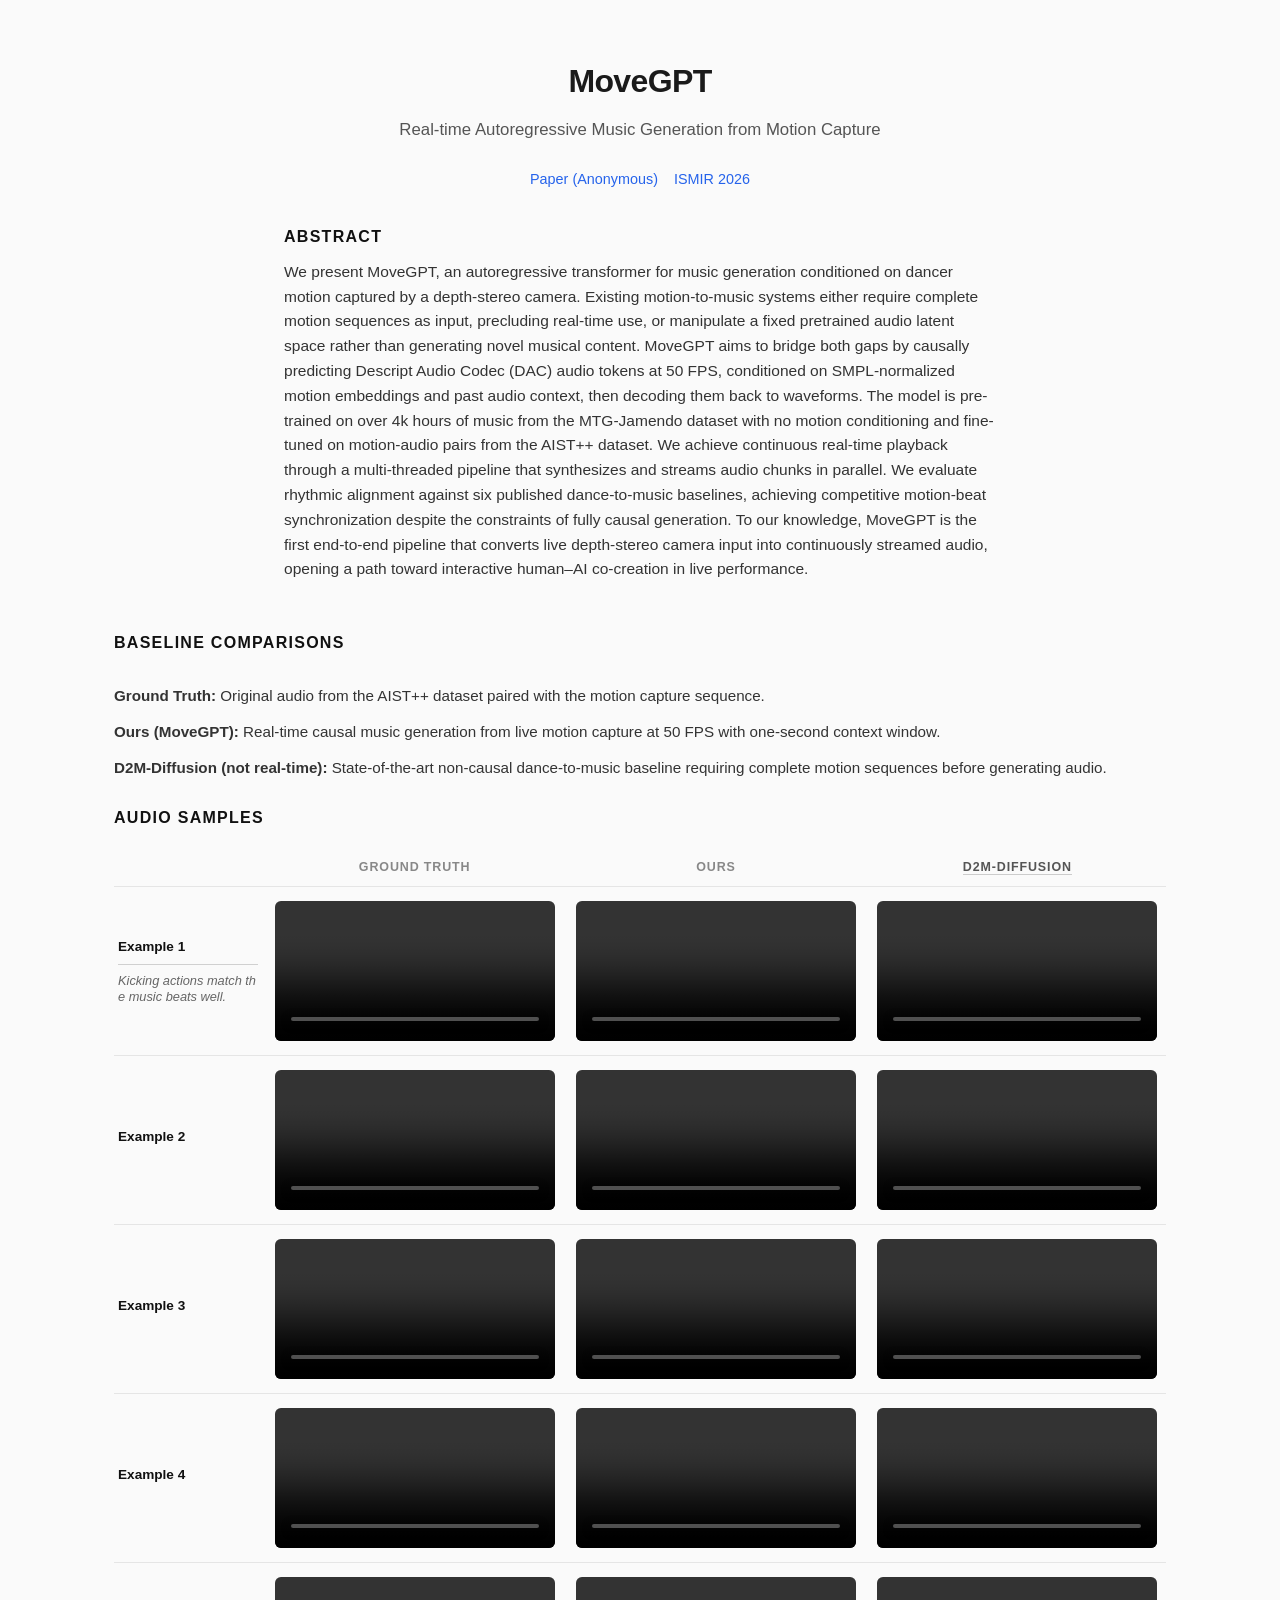
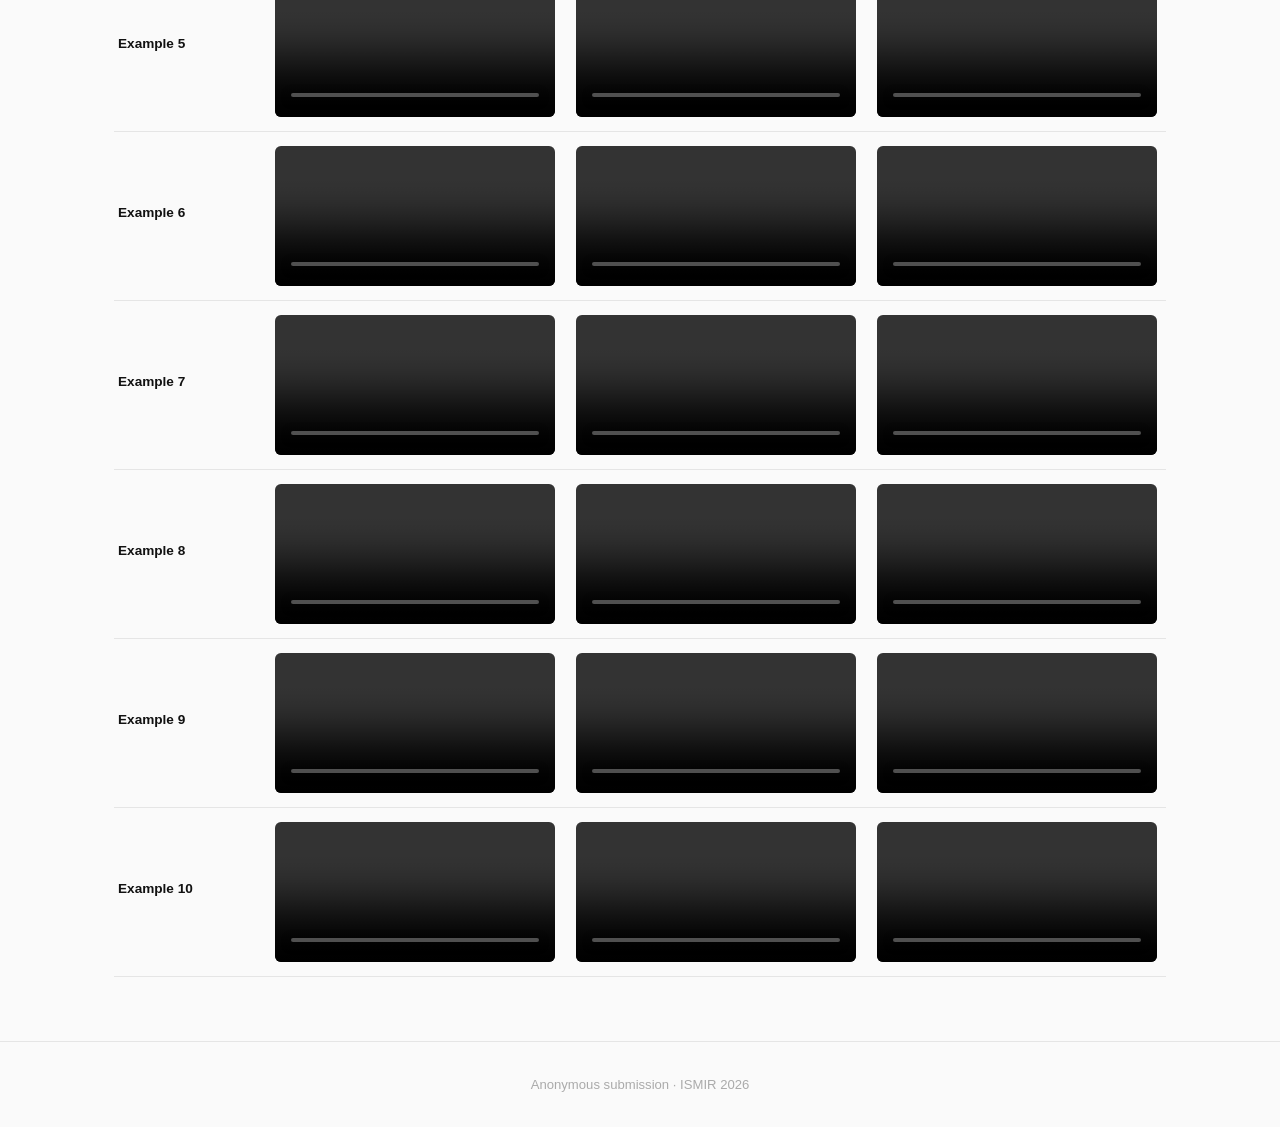
==== index.html @ 5af8e2eb "Auto commit from batch script" ====
<!DOCTYPE html>
<html lang="en">
<head>
  <meta charset="UTF-8" />
  <meta name="viewport" content="width=device-width, initial-scale=1.0" />
  <title>MoveGPT – Demo Page</title>
  <link rel="stylesheet" href="styles.css" />
</head>
<body>

<header>
  <h1>MoveGPT</h1>
  <p class="subtitle">
    Real-time Autoregressive Music Generation from Motion Capture 
  </p>
  <div class="author-links">
    <a href="#">Paper (Anonymous)</a>
    <a href="#">ISMIR 2026</a>
  </div>
</header>

<section class="abstract">
  <h2>Abstract</h2>
  <p>
    We present MoveGPT, an autoregressive transformer for music generation conditioned on dancer motion captured by a depth-stereo camera. Existing motion-to-music systems either require complete motion sequences as input, precluding real-time use, or manipulate a fixed pretrained audio latent space rather than generating novel musical content. MoveGPT aims to bridge both gaps by causally predicting Descript Audio Codec (DAC) audio tokens at 50 FPS, conditioned on SMPL-normalized motion embeddings and past audio context, then decoding them back to waveforms. The model is pre-trained on over 4k hours of music from the MTG-Jamendo dataset with no motion conditioning and fine-tuned on motion-audio pairs from the AIST++ dataset. We achieve continuous real-time playback through a multi-threaded pipeline that synthesizes and streams audio chunks in parallel. We evaluate rhythmic alignment against six published dance-to-music baselines, achieving competitive motion-beat synchronization despite the constraints of fully causal generation. To our knowledge, MoveGPT is the first end-to-end pipeline that converts live depth-stereo camera input into continuously streamed audio, opening a path toward interactive human–AI co-creation in live performance.
  </p>
</section>

<section class="samples">
  <h2>Baseline Comparisons</h2>
  <div class="baseline-list">
    <p><strong>Ground Truth:</strong> Original audio from the AIST++ dataset paired with the motion capture sequence.</p>
    <p><strong>Ours (MoveGPT):</strong> Real-time causal music generation from live motion capture at 50 FPS with one-second context window.</p>
    <p><strong>D2M-Diffusion (not real-time):</strong> State-of-the-art non-causal dance-to-music baseline requiring complete motion sequences before generating audio.</p>
  </div>

  <h2>Audio Samples</h2>

  <div class="col-header">
    <span>&nbsp;</span>
    <span>Ground Truth</span>
    <span>Ours</span>
    <span><a href="https://link.springer.com/article/10.1186/s13636-024-00370-6" target="_blank" rel="noopener" style="color:#555;text-decoration:none;border-bottom:1px solid #ccc;">D2M-Diffusion</a></span>
  </div>

  <!-- Example 1 -->
  <div class="example-row">
    <div class="row-label">
      <strong>Example 1</strong>
      <hr class="example-divider">
      <p class="example-comment">Kicking actions match the music beats well.</p>
    </div>
    <div class="cell" data-label="Ground Truth">
      <video controls preload="metadata">
        <source src="best_per_genre/gBR_sBM_cAll_d04_mBR0_ch02_seg000_original.mp4" type="video/mp4" />
      </video>
    </div>
    <div class="cell" data-label="Ours">
      <video controls preload="metadata">
        <source src="best_per_genre/gBR_sBM_cAll_d04_mBR0_ch02_seg000_generated.mp4" type="video/mp4" />
      </video>
    </div>
    <div class="cell" data-label="D2M-Diffusion">
      <video controls preload="metadata">
        <source src="best_per_genre_d2m/gBR_sBM_cAll_d04_mBR0_ch02_seg000_d2m.mp4" type="video/mp4" />
      </video>
    </div>
  </div>

  <!-- Example 2 -->
  <div class="example-row">
    <div class="row-label"><strong>Example 2</strong></div>
    <div class="cell" data-label="Ground Truth">
      <video controls preload="metadata">
        <source src="best_per_genre/gHO_sBM_cAll_d21_mHO5_ch02_seg000_original.mp4" type="video/mp4" />
      </video>
    </div>
    <div class="cell" data-label="Ours">
      <video controls preload="metadata">
        <source src="best_per_genre/gHO_sBM_cAll_d21_mHO5_ch02_seg000_generated.mp4" type="video/mp4" />
      </video>
    </div>
    <div class="cell" data-label="D2M-Diffusion">
      <video controls preload="metadata">
        <source src="best_per_genre_d2m/gHO_sBM_cAll_d21_mHO5_ch02_seg000_d2m.mp4" type="video/mp4" />
      </video>
    </div>
  </div>

  <!-- Example 3 -->
  <div class="example-row">
    <div class="row-label"><strong>Example 3</strong></div>
    <div class="cell" data-label="Ground Truth">
      <video controls preload="metadata">
        <source src="best_per_genre/gJB_sBM_cAll_d09_mJB5_ch02_seg000_original.mp4" type="video/mp4" />
      </video>
    </div>
    <div class="cell" data-label="Ours">
      <video controls preload="metadata">
        <source src="best_per_genre/gJB_sBM_cAll_d09_mJB5_ch02_seg000_generated.mp4" type="video/mp4" />
      </video>
    </div>
    <div class="cell" data-label="D2M-Diffusion">
      <video controls preload="metadata">
        <source src="best_per_genre_d2m/gJB_sBM_cAll_d09_mJB5_ch02_seg000_d2m.mp4" type="video/mp4" />
      </video>
    </div>
  </div>

  <!-- Example 4 -->
  <div class="example-row">
    <div class="row-label"><strong>Example 4</strong></div>
    <div class="cell" data-label="Ground Truth">
      <video controls preload="metadata">
        <source src="best_per_genre/gJS_sBM_cAll_d01_mJS3_ch02_seg001_original.mp4" type="video/mp4" />
      </video>
    </div>
    <div class="cell" data-label="Ours">
      <video controls preload="metadata">
        <source src="best_per_genre/gJS_sBM_cAll_d01_mJS3_ch02_seg001_generated.mp4" type="video/mp4" />
      </video>
    </div>
    <div class="cell" data-label="D2M-Diffusion">
      <video controls preload="metadata">
        <source src="best_per_genre_d2m/gJS_sBM_cAll_d01_mJS3_ch02_seg001_d2m.mp4" type="video/mp4" />
      </video>
    </div>
  </div>

  <!-- Example 5 -->
  <div class="example-row">
    <div class="row-label"><strong>Example 5</strong></div>
    <div class="cell" data-label="Ground Truth">
      <video controls preload="metadata">
        <source src="best_per_genre/gKR_sBM_cAll_d28_mKR2_ch02_seg002_original.mp4" type="video/mp4" />
      </video>
    </div>
    <div class="cell" data-label="Ours">
      <video controls preload="metadata">
        <source src="best_per_genre/gKR_sBM_cAll_d28_mKR2_ch02_seg002_generated.mp4" type="video/mp4" />
      </video>
    </div>
    <div class="cell" data-label="D2M-Diffusion">
      <video controls preload="metadata">
        <source src="best_per_genre_d2m/gKR_sBM_cAll_d28_mKR2_ch02_seg002_d2m.mp4" type="video/mp4" />
      </video>
    </div>
  </div>

  <!-- Example 6 -->
  <div class="example-row">
    <div class="row-label"><strong>Example 6</strong></div>
    <div class="cell" data-label="Ground Truth">
      <video controls preload="metadata">
        <source src="best_per_genre/gLH_sBM_cAll_d17_mLH4_ch02_seg001_original.mp4" type="video/mp4" />
      </video>
    </div>
    <div class="cell" data-label="Ours">
      <video controls preload="metadata">
        <source src="best_per_genre/gLH_sBM_cAll_d17_mLH4_ch02_seg001_generated.mp4" type="video/mp4" />
      </video>
    </div>
    <div class="cell" data-label="D2M-Diffusion">
      <video controls preload="metadata">
        <source src="best_per_genre_d2m/gLH_sBM_cAll_d17_mLH4_ch02_seg001_d2m.mp4" type="video/mp4" />
      </video>
    </div>
  </div>

  <!-- Example 7 -->
  <div class="example-row">
    <div class="row-label"><strong>Example 7</strong></div>
    <div class="cell" data-label="Ground Truth">
      <video controls preload="metadata">
        <source src="best_per_genre/gLO_sBM_cAll_d13_mLO2_ch02_seg001_original.mp4" type="video/mp4" />
      </video>
    </div>
    <div class="cell" data-label="Ours">
      <video controls preload="metadata">
        <source src="best_per_genre/gLO_sBM_cAll_d13_mLO2_ch02_seg001_generated.mp4" type="video/mp4" />
      </video>
    </div>
    <div class="cell" data-label="D2M-Diffusion">
      <video controls preload="metadata">
        <source src="best_per_genre_d2m/gLO_sBM_cAll_d13_mLO2_ch02_seg001_d2m.mp4" type="video/mp4" />
      </video>
    </div>
  </div>

  <!-- Example 8 -->
  <div class="example-row">
    <div class="row-label"><strong>Example 8</strong></div>
    <div class="cell" data-label="Ground Truth">
      <video controls preload="metadata">
        <source src="best_per_genre/gMH_sBM_cAll_d22_mMH3_ch02_seg001_original.mp4" type="video/mp4" />
      </video>
    </div>
    <div class="cell" data-label="Ours">
      <video controls preload="metadata">
        <source src="best_per_genre/gMH_sBM_cAll_d22_mMH3_ch02_seg001_generated.mp4" type="video/mp4" />
      </video>
    </div>
    <div class="cell" data-label="D2M-Diffusion">
      <video controls preload="metadata">
        <source src="best_per_genre_d2m/gMH_sBM_cAll_d22_mMH3_ch02_seg001_d2m.mp4" type="video/mp4" />
      </video>
    </div>
  </div>

  <!-- Example 9 -->
  <div class="example-row">
    <div class="row-label"><strong>Example 9</strong></div>
    <div class="cell" data-label="Ground Truth">
      <video controls preload="metadata">
        <source src="best_per_genre/gPO_sBM_cAll_d11_mPO1_ch02_seg000_original.mp4" type="video/mp4" />
      </video>
    </div>
    <div class="cell" data-label="Ours">
      <video controls preload="metadata">
        <source src="best_per_genre/gPO_sBM_cAll_d11_mPO1_ch02_seg000_generated.mp4" type="video/mp4" />
      </video>
    </div>
    <div class="cell" data-label="D2M-Diffusion">
      <video controls preload="metadata">
        <source src="best_per_genre_d2m/gPO_sBM_cAll_d11_mPO1_ch02_seg000_d2m.mp4" type="video/mp4" />
      </video>
    </div>
  </div>

  <!-- Example 10 -->
  <div class="example-row">
    <div class="row-label"><strong>Example 10</strong></div>
    <div class="cell" data-label="Ground Truth">
      <video controls preload="metadata">
        <source src="best_per_genre/gWA_sBM_cAll_d25_mWA0_ch02_seg002_original.mp4" type="video/mp4" />
      </video>
    </div>
    <div class="cell" data-label="Ours">
      <video controls preload="metadata">
        <source src="best_per_genre/gWA_sBM_cAll_d25_mWA0_ch02_seg002_generated.mp4" type="video/mp4" />
      </video>
    </div>
    <div class="cell" data-label="D2M-Diffusion">
      <video controls preload="metadata">
        <source src="best_per_genre_d2m/gWA_sBM_cAll_d25_mWA0_ch02_seg002_d2m.mp4" type="video/mp4" />
      </video>
    </div>
  </div>

</section>

<footer>
  Anonymous submission · ISMIR 2026
</footer>

</body>
</html>
---- styles.css ----
*, *::before, *::after { box-sizing: border-box; margin: 0; padding: 0; }

body {
  font-family: -apple-system, BlinkMacSystemFont, "Segoe UI", Roboto, Helvetica, Arial, sans-serif;
  background: #fafafa;
  color: #1a1a1a;
  line-height: 1.6;
}

/* ── Header ── */
header {
  max-width: 900px;
  margin: 0 auto;
  padding: 56px 24px 32px;
  text-align: center;
}

header h1 {
  font-size: 2rem;
  font-weight: 700;
  letter-spacing: -0.02em;
  margin-bottom: 10px;
}

header p.subtitle {
  font-size: 1.05rem;
  color: #555;
  max-width: 680px;
  margin: 0 auto 24px;
}

.author-links {
  display: flex;
  justify-content: center;
  gap: 16px;
  flex-wrap: wrap;
  font-size: 0.9rem;
}

.author-links a {
  color: #2563eb;
  text-decoration: none;
  border-bottom: 1px solid transparent;
  transition: border-color 0.15s;
}
.author-links a:hover { border-color: #2563eb; }

/* ── Abstract ── */
.abstract {
  max-width: 760px;
  margin: 0 auto 48px;
  padding: 0 24px;
  font-size: 0.97rem;
  color: #333;
}

.abstract h2 {
  font-size: 1rem;
  font-weight: 700;
  text-transform: uppercase;
  letter-spacing: 0.08em;
  margin-bottom: 10px;
  color: #111;
}

/* ── Samples section ── */
.samples {
  max-width: 1100px;
  margin: 0 auto 64px;
  padding: 0 24px;
}

.samples h2 {
  font-size: 1rem;
  font-weight: 700;
  text-transform: uppercase;
  letter-spacing: 0.08em;
  margin-bottom: 28px;
  color: #111;
}

/* Column header row */
.col-header {
  display: grid;
  grid-template-columns: 140px 1fr 1fr 1fr;
  gap: 12px;
  margin-bottom: 8px;
  padding: 0 4px;
}

.col-header span {
  font-size: 0.78rem;
  font-weight: 700;
  text-transform: uppercase;
  letter-spacing: 0.07em;
  color: #888;
  text-align: center;
}
.col-header span:first-child { text-align: left; color: transparent; }

/* Each example row */
.example-row {
  display: grid;
  grid-template-columns: 140px 1fr 1fr 1fr;
  gap: 12px;
  align-items: center;
  padding: 14px 4px;
  border-top: 1px solid #e5e5e5;
}
.example-row:last-child { border-bottom: 1px solid #e5e5e5; }

.row-label {
  font-size: 0.82rem;
  color: #555;
  line-height: 1.4;
  word-break: break-all;
}

.row-label strong {
  display: block;
  font-size: 0.85rem;
  color: #111;
  margin-bottom: 8px;
  word-break: normal;
}

.example-divider {
  border: none;
  border-top: 1px solid #d0d0d0;
  margin: 8px 0;
}

.example-comment {
  font-size: 0.8rem;
  color: #666;
  font-style: italic;
  margin: 6px 0 0 0;
  line-height: 1.3;
}

.cell {
  display: flex;
  flex-direction: column;
  align-items: center;
  gap: 6px;
}

video {
  width: 100%;
  max-width: 280px;
  border-radius: 6px;
  background: #e8e8e8;
  outline: none;
}

/* Placeholder cell */
.placeholder {
  width: 100%;
  max-width: 280px;
  aspect-ratio: 16/9;
  border-radius: 6px;
  background: #f0f0f0;
  border: 2px dashed #ccc;
  display: flex;
  align-items: center;
  justify-content: center;
  font-size: 0.78rem;
  color: #aaa;
  text-align: center;
  padding: 12px;
}

/* ── Baseline Comparisons Definition List ── */
.baseline-list {
  margin-bottom: 24px;
  font-size: 0.95rem;
  color: #333;
}

.baseline-list p {
  margin-bottom: 12px;
}

/* ── Footer ── */
footer {
  text-align: center;
  padding: 32px 24px;
  font-size: 0.82rem;
  color: #aaa;
  border-top: 1px solid #e5e5e5;
}

@media (max-width: 700px) {
  .col-header,
  .example-row {
    grid-template-columns: 1fr;
  }
  .col-header { display: none; }
  .cell { align-items: flex-start; }
  .cell::before {
    font-size: 0.72rem;
    font-weight: 700;
    text-transform: uppercase;
    letter-spacing: 0.06em;
    color: #888;
    content: attr(data-label);
  }
}
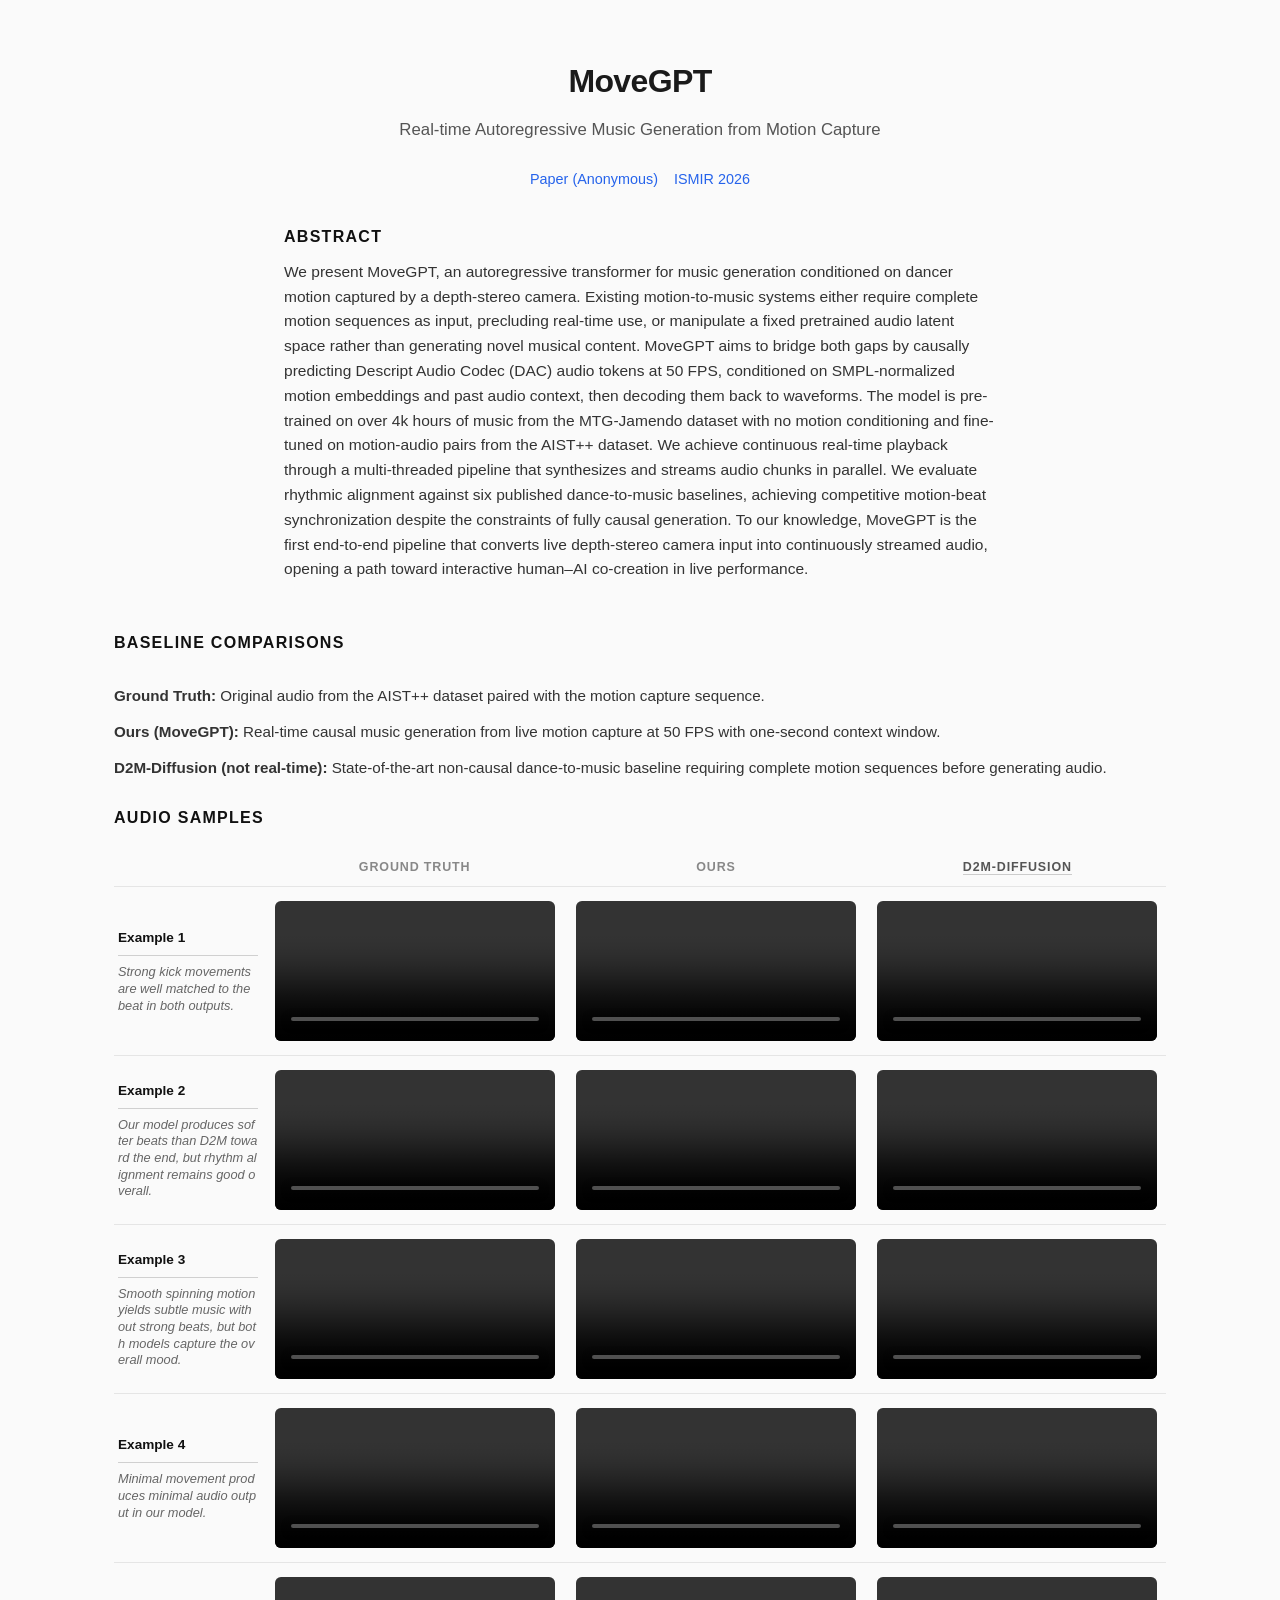
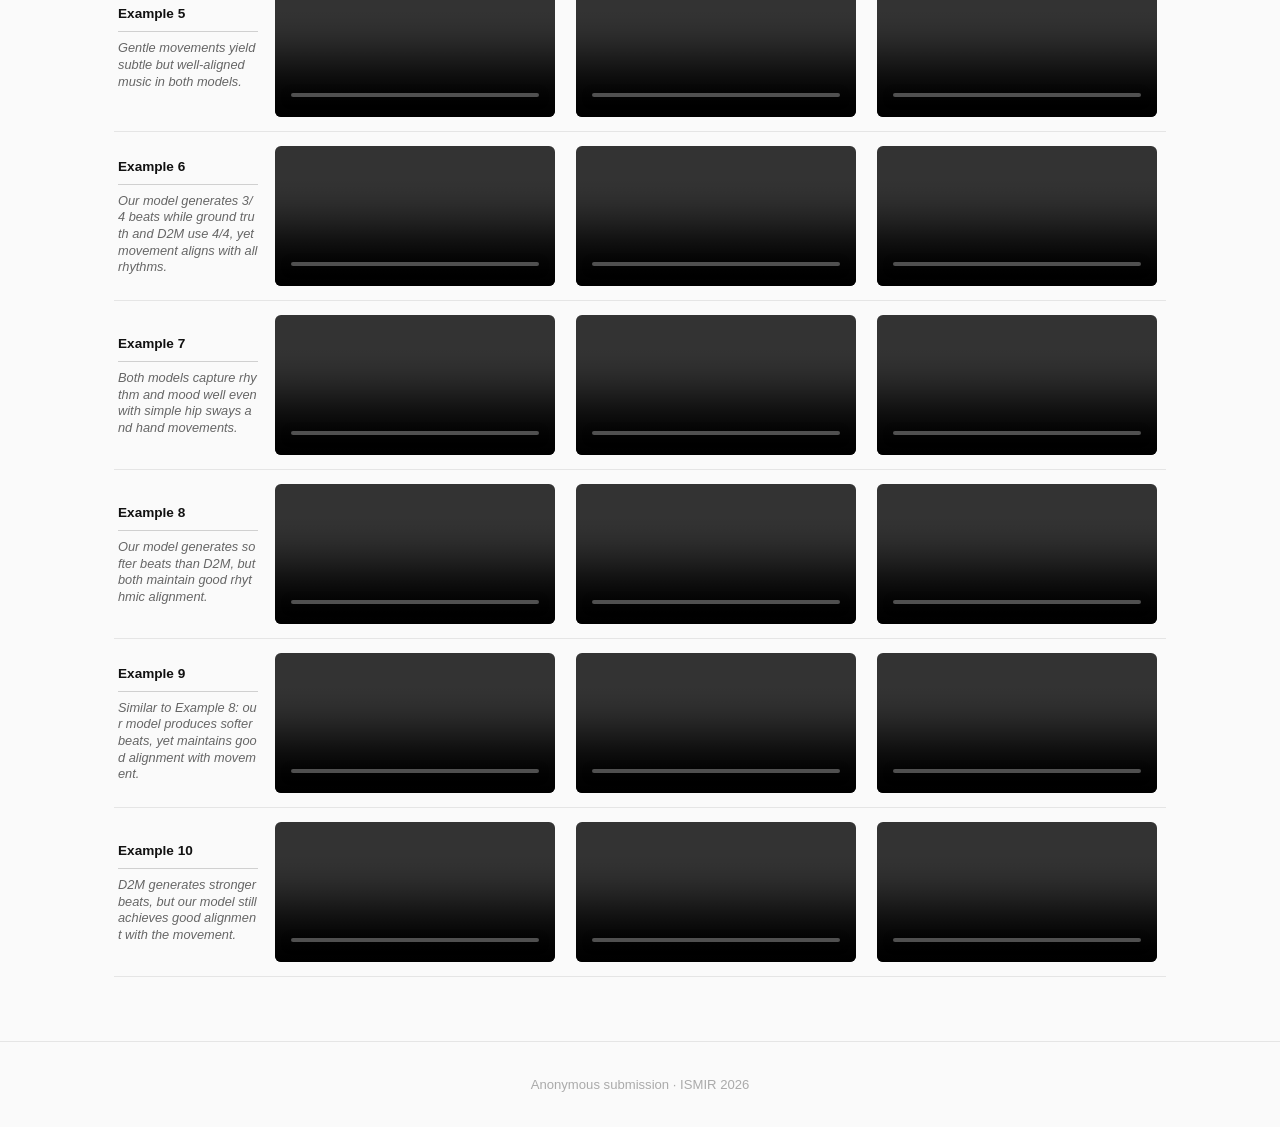
==== commit 4c062ed2: "Auto commit from batch script" ====
--- a/index.html
+++ b/index.html
@@ -48,7 +48,9 @@
     <div class="row-label">
       <strong>Example 1</strong>
       <hr class="example-divider">
-      <p class="example-comment">Kicking actions match the music beats well.</p>
+      <p class="example-comment">
+        Strong kick movements are well matched to the beat in both outputs.
+      </p>
     </div>
     <div class="cell" data-label="Ground Truth">
       <video controls preload="metadata">
@@ -69,8 +71,13 @@
 
   <!-- Example 2 -->
   <div class="example-row">
-    <div class="row-label"><strong>Example 2</strong></div>
-    <div class="cell" data-label="Ground Truth">
+    <div class="row-label">
+      <strong>Example 2</strong>
+      <hr class="example-divider">
+      <p class="example-comment">
+        Our model produces softer beats than D2M toward the end, but rhythm alignment remains good overall.
+      </p>
+    </div>    <div class="cell" data-label="Ground Truth">
       <video controls preload="metadata">
         <source src="best_per_genre/gHO_sBM_cAll_d21_mHO5_ch02_seg000_original.mp4" type="video/mp4" />
       </video>
@@ -89,8 +96,13 @@
 
   <!-- Example 3 -->
   <div class="example-row">
-    <div class="row-label"><strong>Example 3</strong></div>
-    <div class="cell" data-label="Ground Truth">
+    <div class="row-label">
+      <strong>Example 3</strong>
+      <hr class="example-divider">
+      <p class="example-comment">
+        Smooth spinning motion yields subtle music without strong beats, but both models capture the overall mood.
+      </p>
+    </div>    <div class="cell" data-label="Ground Truth">
       <video controls preload="metadata">
         <source src="best_per_genre/gJB_sBM_cAll_d09_mJB5_ch02_seg000_original.mp4" type="video/mp4" />
       </video>
@@ -109,8 +121,13 @@
 
   <!-- Example 4 -->
   <div class="example-row">
-    <div class="row-label"><strong>Example 4</strong></div>
-    <div class="cell" data-label="Ground Truth">
+    <div class="row-label">
+      <strong>Example 4</strong>
+      <hr class="example-divider">
+      <p class="example-comment">
+        Minimal movement produces minimal audio output in our model.
+      </p>
+    </div>    <div class="cell" data-label="Ground Truth">
       <video controls preload="metadata">
         <source src="best_per_genre/gJS_sBM_cAll_d01_mJS3_ch02_seg001_original.mp4" type="video/mp4" />
       </video>
@@ -129,8 +146,13 @@
 
   <!-- Example 5 -->
   <div class="example-row">
-    <div class="row-label"><strong>Example 5</strong></div>
-    <div class="cell" data-label="Ground Truth">
+    <div class="row-label">
+      <strong>Example 5</strong>
+      <hr class="example-divider">
+      <p class="example-comment">
+        Gentle movements yield subtle but well-aligned music in both models.
+      </p>
+    </div>    <div class="cell" data-label="Ground Truth">
       <video controls preload="metadata">
         <source src="best_per_genre/gKR_sBM_cAll_d28_mKR2_ch02_seg002_original.mp4" type="video/mp4" />
       </video>
@@ -149,8 +171,13 @@
 
   <!-- Example 6 -->
   <div class="example-row">
-    <div class="row-label"><strong>Example 6</strong></div>
-    <div class="cell" data-label="Ground Truth">
+    <div class="row-label">
+      <strong>Example 6</strong>
+      <hr class="example-divider">
+      <p class="example-comment">
+        Our model generates 3/4 beats while ground truth and D2M use 4/4, yet movement aligns with all rhythms.
+      </p>
+    </div>    <div class="cell" data-label="Ground Truth">
       <video controls preload="metadata">
         <source src="best_per_genre/gLH_sBM_cAll_d17_mLH4_ch02_seg001_original.mp4" type="video/mp4" />
       </video>
@@ -169,8 +196,13 @@
 
   <!-- Example 7 -->
   <div class="example-row">
-    <div class="row-label"><strong>Example 7</strong></div>
-    <div class="cell" data-label="Ground Truth">
+    <div class="row-label">
+      <strong>Example 7</strong>
+      <hr class="example-divider">
+      <p class="example-comment">
+        Both models capture rhythm and mood well even with simple hip sways and hand movements.
+      </p>
+    </div>    <div class="cell" data-label="Ground Truth">
       <video controls preload="metadata">
         <source src="best_per_genre/gLO_sBM_cAll_d13_mLO2_ch02_seg001_original.mp4" type="video/mp4" />
       </video>
@@ -189,8 +221,13 @@
 
   <!-- Example 8 -->
   <div class="example-row">
-    <div class="row-label"><strong>Example 8</strong></div>
-    <div class="cell" data-label="Ground Truth">
+    <div class="row-label">
+      <strong>Example 8</strong>
+      <hr class="example-divider">
+      <p class="example-comment">
+        Our model generates softer beats than D2M, but both maintain good rhythmic alignment.
+      </p>
+    </div>    <div class="cell" data-label="Ground Truth">
       <video controls preload="metadata">
         <source src="best_per_genre/gMH_sBM_cAll_d22_mMH3_ch02_seg001_original.mp4" type="video/mp4" />
       </video>
@@ -209,8 +246,13 @@
 
   <!-- Example 9 -->
   <div class="example-row">
-    <div class="row-label"><strong>Example 9</strong></div>
-    <div class="cell" data-label="Ground Truth">
+    <div class="row-label">
+      <strong>Example 9</strong>
+      <hr class="example-divider">
+      <p class="example-comment">
+        Similar to Example 8: our model produces softer beats, yet maintains good alignment with movement.
+      </p>
+    </div>    <div class="cell" data-label="Ground Truth">
       <video controls preload="metadata">
         <source src="best_per_genre/gPO_sBM_cAll_d11_mPO1_ch02_seg000_original.mp4" type="video/mp4" />
       </video>
@@ -229,8 +271,13 @@
 
   <!-- Example 10 -->
   <div class="example-row">
-    <div class="row-label"><strong>Example 10</strong></div>
-    <div class="cell" data-label="Ground Truth">
+    <div class="row-label">
+      <strong>Example 10</strong>
+      <hr class="example-divider">
+      <p class="example-comment">
+        D2M generates stronger beats, but our model still achieves good alignment with the movement.
+      </p>
+    </div>    <div class="cell" data-label="Ground Truth">
       <video controls preload="metadata">
         <source src="best_per_genre/gWA_sBM_cAll_d25_mWA0_ch02_seg002_original.mp4" type="video/mp4" />
       </video>
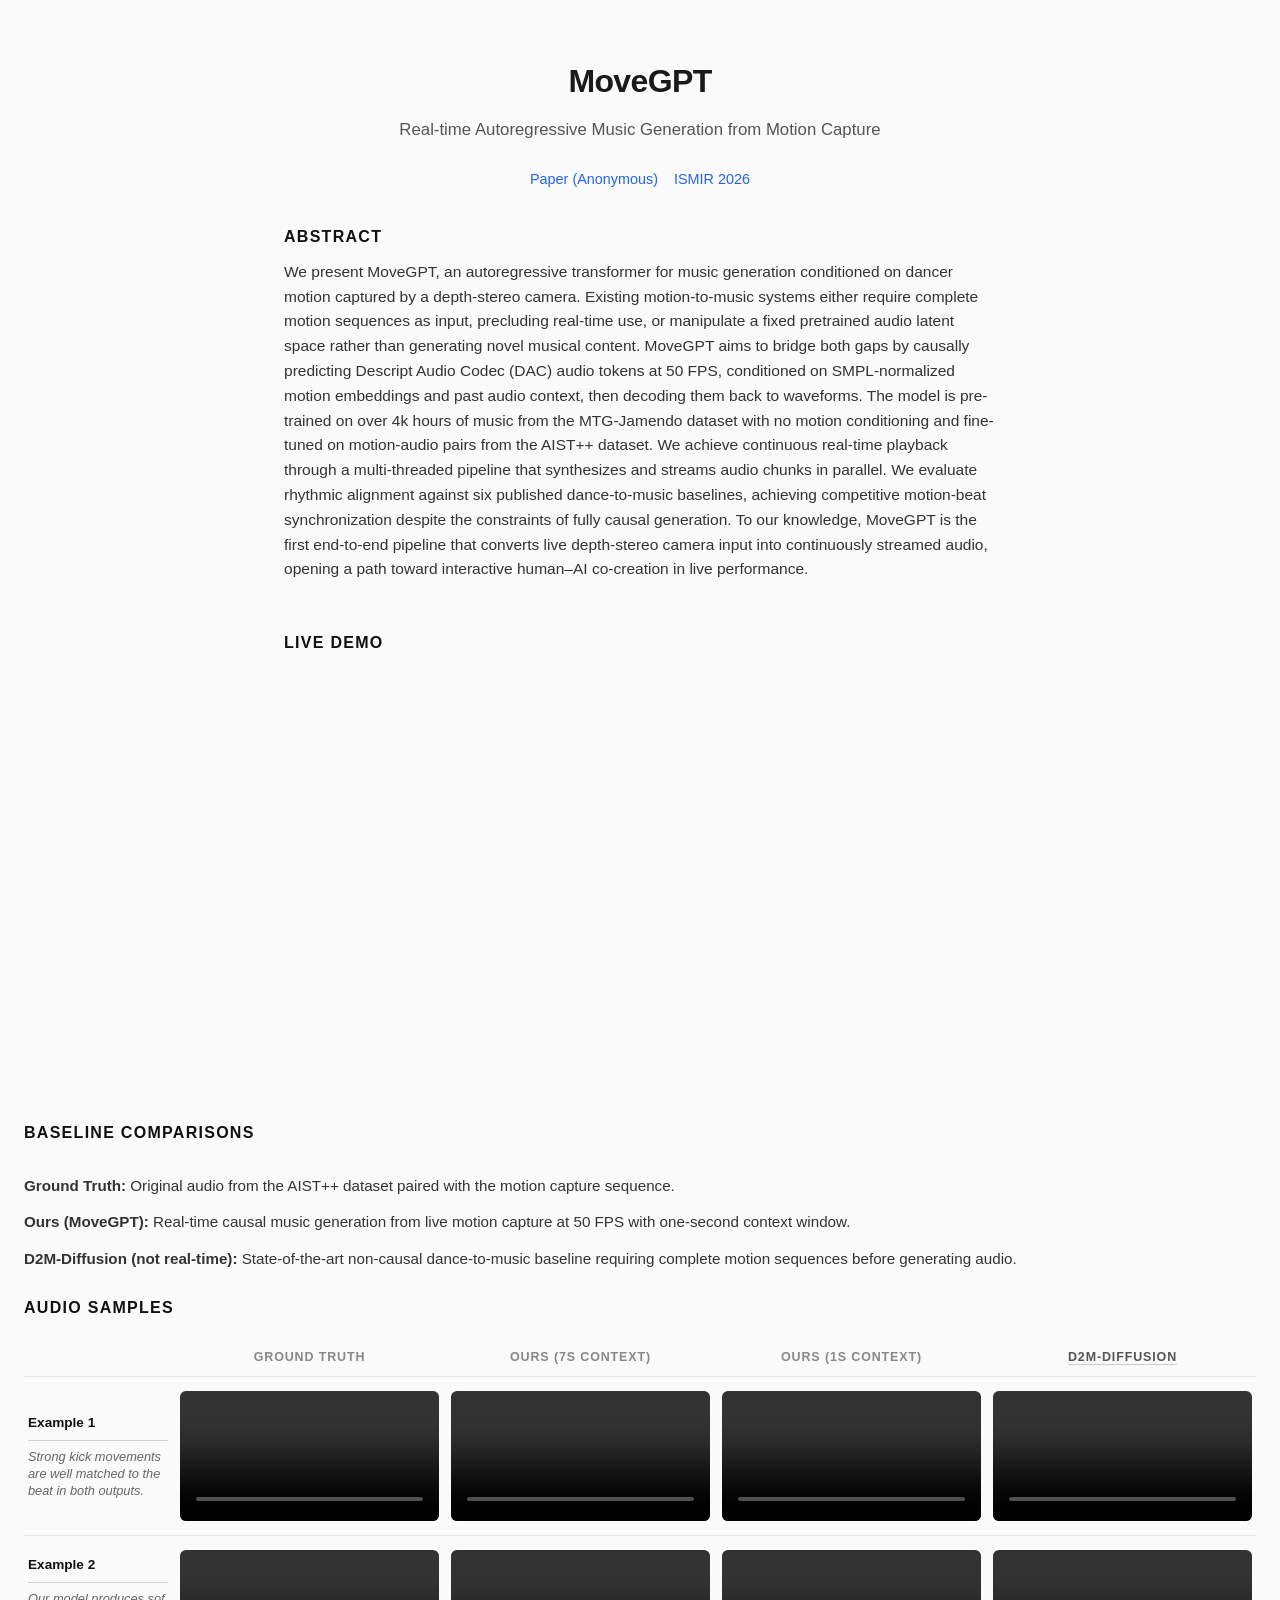
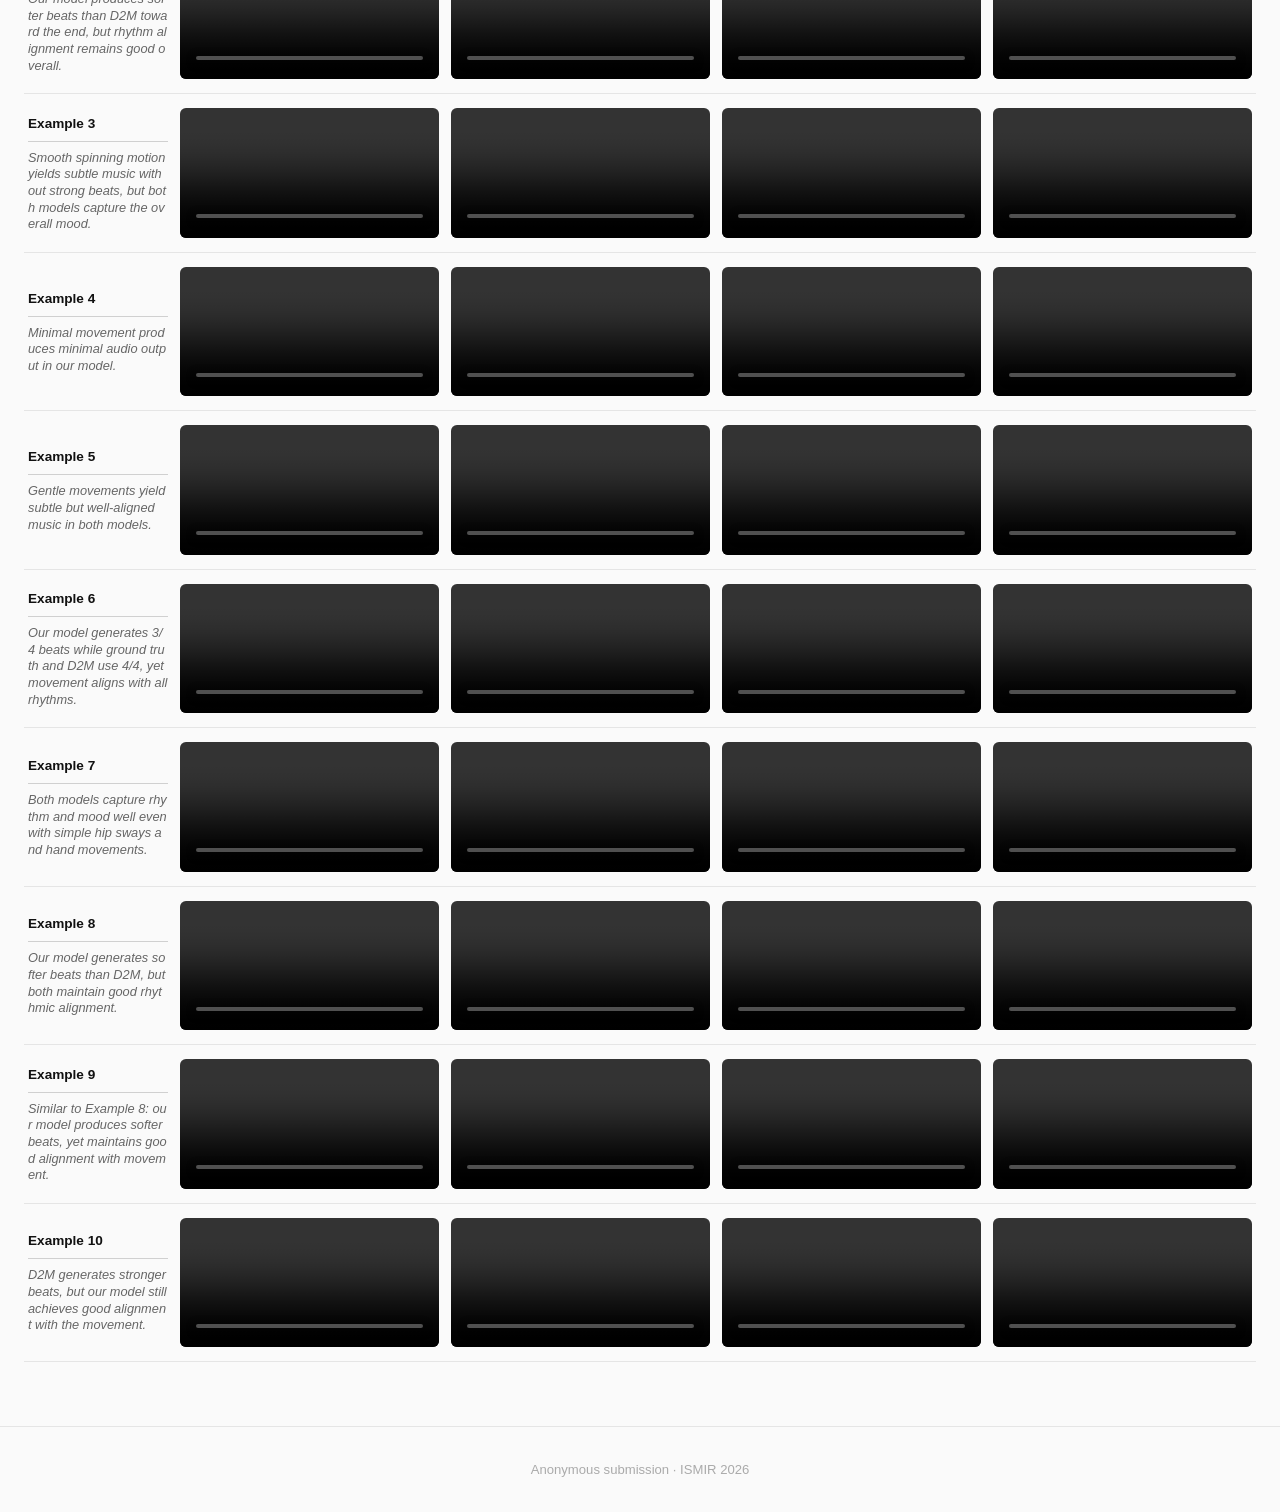
==== commit 60d89fe2: "new 1sec videos and youtube demo" ====
--- a/index.html
+++ b/index.html
@@ -26,6 +26,13 @@
   </p>
 </section>
 
+<section class="demo-video">
+  <h2>Live Demo</h2>
+  <div class="video-embed">
+    <iframe src="https://www.youtube.com/embed/jPz_zgrdksY" title="MoveGPT Live Demo" frameborder="0" allow="accelerometer; autoplay; clipboard-write; encrypted-media; gyroscope; picture-in-picture" allowfullscreen></iframe>
+  </div>
+</section>
+
 <section class="samples">
   <h2>Baseline Comparisons</h2>
   <div class="baseline-list">
@@ -39,7 +46,8 @@
   <div class="col-header">
     <span>&nbsp;</span>
     <span>Ground Truth</span>
-    <span>Ours</span>
+    <span>Ours (7s context)</span>
+    <span>Ours (1s context)</span>
     <span><a href="https://link.springer.com/article/10.1186/s13636-024-00370-6" target="_blank" rel="noopener" style="color:#555;text-decoration:none;border-bottom:1px solid #ccc;">D2M-Diffusion</a></span>
   </div>
 
@@ -62,6 +70,11 @@
         <source src="best_per_genre/gBR_sBM_cAll_d04_mBR0_ch02_seg000_generated.mp4" type="video/mp4" />
       </video>
     </div>
+    <div class="cell" data-label="Ours (1s context)">
+      <video controls preload="metadata">
+        <source src="best_per_genre_1s_window/gBR_sBM_cAll_d04_mBR0_ch02_seg000_1s.mp4" type="video/mp4" />
+      </video>
+    </div>
     <div class="cell" data-label="D2M-Diffusion">
       <video controls preload="metadata">
         <source src="best_per_genre_d2m/gBR_sBM_cAll_d04_mBR0_ch02_seg000_d2m.mp4" type="video/mp4" />
@@ -87,6 +100,11 @@
         <source src="best_per_genre/gHO_sBM_cAll_d21_mHO5_ch02_seg000_generated.mp4" type="video/mp4" />
       </video>
     </div>
+    <div class="cell" data-label="Ours (1s context)">
+      <video controls preload="metadata">
+        <source src="best_per_genre_1s_window/gHO_sBM_cAll_d21_mHO5_ch02_seg000_1s.mp4" type="video/mp4" />
+      </video>
+    </div>
     <div class="cell" data-label="D2M-Diffusion">
       <video controls preload="metadata">
         <source src="best_per_genre_d2m/gHO_sBM_cAll_d21_mHO5_ch02_seg000_d2m.mp4" type="video/mp4" />
@@ -112,6 +130,11 @@
         <source src="best_per_genre/gJB_sBM_cAll_d09_mJB5_ch02_seg000_generated.mp4" type="video/mp4" />
       </video>
     </div>
+    <div class="cell" data-label="Ours (1s context)">
+      <video controls preload="metadata">
+        <source src="best_per_genre_1s_window/gJB_sBM_cAll_d09_mJB5_ch02_seg000_1s.mp4" type="video/mp4" />
+      </video>
+    </div>
     <div class="cell" data-label="D2M-Diffusion">
       <video controls preload="metadata">
         <source src="best_per_genre_d2m/gJB_sBM_cAll_d09_mJB5_ch02_seg000_d2m.mp4" type="video/mp4" />
@@ -137,6 +160,11 @@
         <source src="best_per_genre/gJS_sBM_cAll_d01_mJS3_ch02_seg001_generated.mp4" type="video/mp4" />
       </video>
     </div>
+    <div class="cell" data-label="Ours (1s context)">
+      <video controls preload="metadata">
+        <source src="best_per_genre_1s_window/gJS_sBM_cAll_d01_mJS3_ch02_seg001_1s.mp4" type="video/mp4" />
+      </video>
+    </div>
     <div class="cell" data-label="D2M-Diffusion">
       <video controls preload="metadata">
         <source src="best_per_genre_d2m/gJS_sBM_cAll_d01_mJS3_ch02_seg001_d2m.mp4" type="video/mp4" />
@@ -162,6 +190,11 @@
         <source src="best_per_genre/gKR_sBM_cAll_d28_mKR2_ch02_seg002_generated.mp4" type="video/mp4" />
       </video>
     </div>
+    <div class="cell" data-label="Ours (1s context)">
+      <video controls preload="metadata">
+        <source src="best_per_genre_1s_window/gKR_sBM_cAll_d28_mKR2_ch02_seg002_1s.mp4" type="video/mp4" />
+      </video>
+    </div>
     <div class="cell" data-label="D2M-Diffusion">
       <video controls preload="metadata">
         <source src="best_per_genre_d2m/gKR_sBM_cAll_d28_mKR2_ch02_seg002_d2m.mp4" type="video/mp4" />
@@ -187,6 +220,11 @@
         <source src="best_per_genre/gLH_sBM_cAll_d17_mLH4_ch02_seg001_generated.mp4" type="video/mp4" />
       </video>
     </div>
+    <div class="cell" data-label="Ours (1s context)">
+      <video controls preload="metadata">
+        <source src="best_per_genre_1s_window/gLH_sBM_cAll_d17_mLH4_ch02_seg001_1s.mp4" type="video/mp4" />
+      </video>
+    </div>
     <div class="cell" data-label="D2M-Diffusion">
       <video controls preload="metadata">
         <source src="best_per_genre_d2m/gLH_sBM_cAll_d17_mLH4_ch02_seg001_d2m.mp4" type="video/mp4" />
@@ -212,6 +250,11 @@
         <source src="best_per_genre/gLO_sBM_cAll_d13_mLO2_ch02_seg001_generated.mp4" type="video/mp4" />
       </video>
     </div>
+    <div class="cell" data-label="Ours (1s context)">
+      <video controls preload="metadata">
+        <source src="best_per_genre_1s_window/gLO_sBM_cAll_d13_mLO2_ch02_seg001_1s.mp4" type="video/mp4" />
+      </video>
+    </div>
     <div class="cell" data-label="D2M-Diffusion">
       <video controls preload="metadata">
         <source src="best_per_genre_d2m/gLO_sBM_cAll_d13_mLO2_ch02_seg001_d2m.mp4" type="video/mp4" />
@@ -237,6 +280,11 @@
         <source src="best_per_genre/gMH_sBM_cAll_d22_mMH3_ch02_seg001_generated.mp4" type="video/mp4" />
       </video>
     </div>
+    <div class="cell" data-label="Ours (1s context)">
+      <video controls preload="metadata">
+        <source src="best_per_genre_1s_window/gMH_sBM_cAll_d22_mMH3_ch02_seg001_1s.mp4" type="video/mp4" />
+      </video>
+    </div>
     <div class="cell" data-label="D2M-Diffusion">
       <video controls preload="metadata">
         <source src="best_per_genre_d2m/gMH_sBM_cAll_d22_mMH3_ch02_seg001_d2m.mp4" type="video/mp4" />
@@ -262,6 +310,11 @@
         <source src="best_per_genre/gPO_sBM_cAll_d11_mPO1_ch02_seg000_generated.mp4" type="video/mp4" />
       </video>
     </div>
+    <div class="cell" data-label="Ours (1s context)">
+      <video controls preload="metadata">
+        <source src="best_per_genre_1s_window/gPO_sBM_cAll_d11_mPO1_ch02_seg000_1s.mp4" type="video/mp4" />
+      </video>
+    </div>
     <div class="cell" data-label="D2M-Diffusion">
       <video controls preload="metadata">
         <source src="best_per_genre_d2m/gPO_sBM_cAll_d11_mPO1_ch02_seg000_d2m.mp4" type="video/mp4" />
@@ -285,6 +338,11 @@
     <div class="cell" data-label="Ours">
       <video controls preload="metadata">
         <source src="best_per_genre/gWA_sBM_cAll_d25_mWA0_ch02_seg002_generated.mp4" type="video/mp4" />
+      </video>
+    </div>
+    <div class="cell" data-label="Ours (1s context)">
+      <video controls preload="metadata">
+        <source src="best_per_genre_1s_window/gWA_sBM_cAll_d25_mWA0_ch02_seg002_1s.mp4" type="video/mp4" />
       </video>
     </div>
     <div class="cell" data-label="D2M-Diffusion">
--- a/styles.css
+++ b/styles.css
@@ -44,6 +44,38 @@
   transition: border-color 0.15s;
 }
 .author-links a:hover { border-color: #2563eb; }
+
+/* ── Demo Video ── */
+.demo-video {
+  max-width: 760px;
+  margin: 0 auto 48px;
+  padding: 0 24px;
+}
+
+.demo-video h2 {
+  font-size: 1rem;
+  font-weight: 700;
+  text-transform: uppercase;
+  letter-spacing: 0.08em;
+  margin-bottom: 16px;
+  color: #111;
+}
+
+.video-embed {
+  position: relative;
+  padding-bottom: 56.25%;
+  height: 0;
+  border-radius: 8px;
+  overflow: hidden;
+}
+
+.video-embed iframe {
+  position: absolute;
+  top: 0;
+  left: 0;
+  width: 100%;
+  height: 100%;
+}
 
 /* ── Abstract ── */
 .abstract {
@@ -65,7 +97,7 @@
 
 /* ── Samples section ── */
 .samples {
-  max-width: 1100px;
+  max-width: 1400px;
   margin: 0 auto 64px;
   padding: 0 24px;
 }
@@ -82,7 +114,7 @@
 /* Column header row */
 .col-header {
   display: grid;
-  grid-template-columns: 140px 1fr 1fr 1fr;
+  grid-template-columns: 140px 1fr 1fr 1fr 1fr;
   gap: 12px;
   margin-bottom: 8px;
   padding: 0 4px;
@@ -101,7 +133,7 @@
 /* Each example row */
 .example-row {
   display: grid;
-  grid-template-columns: 140px 1fr 1fr 1fr;
+  grid-template-columns: 140px 1fr 1fr 1fr 1fr;
   gap: 12px;
   align-items: center;
   padding: 14px 4px;
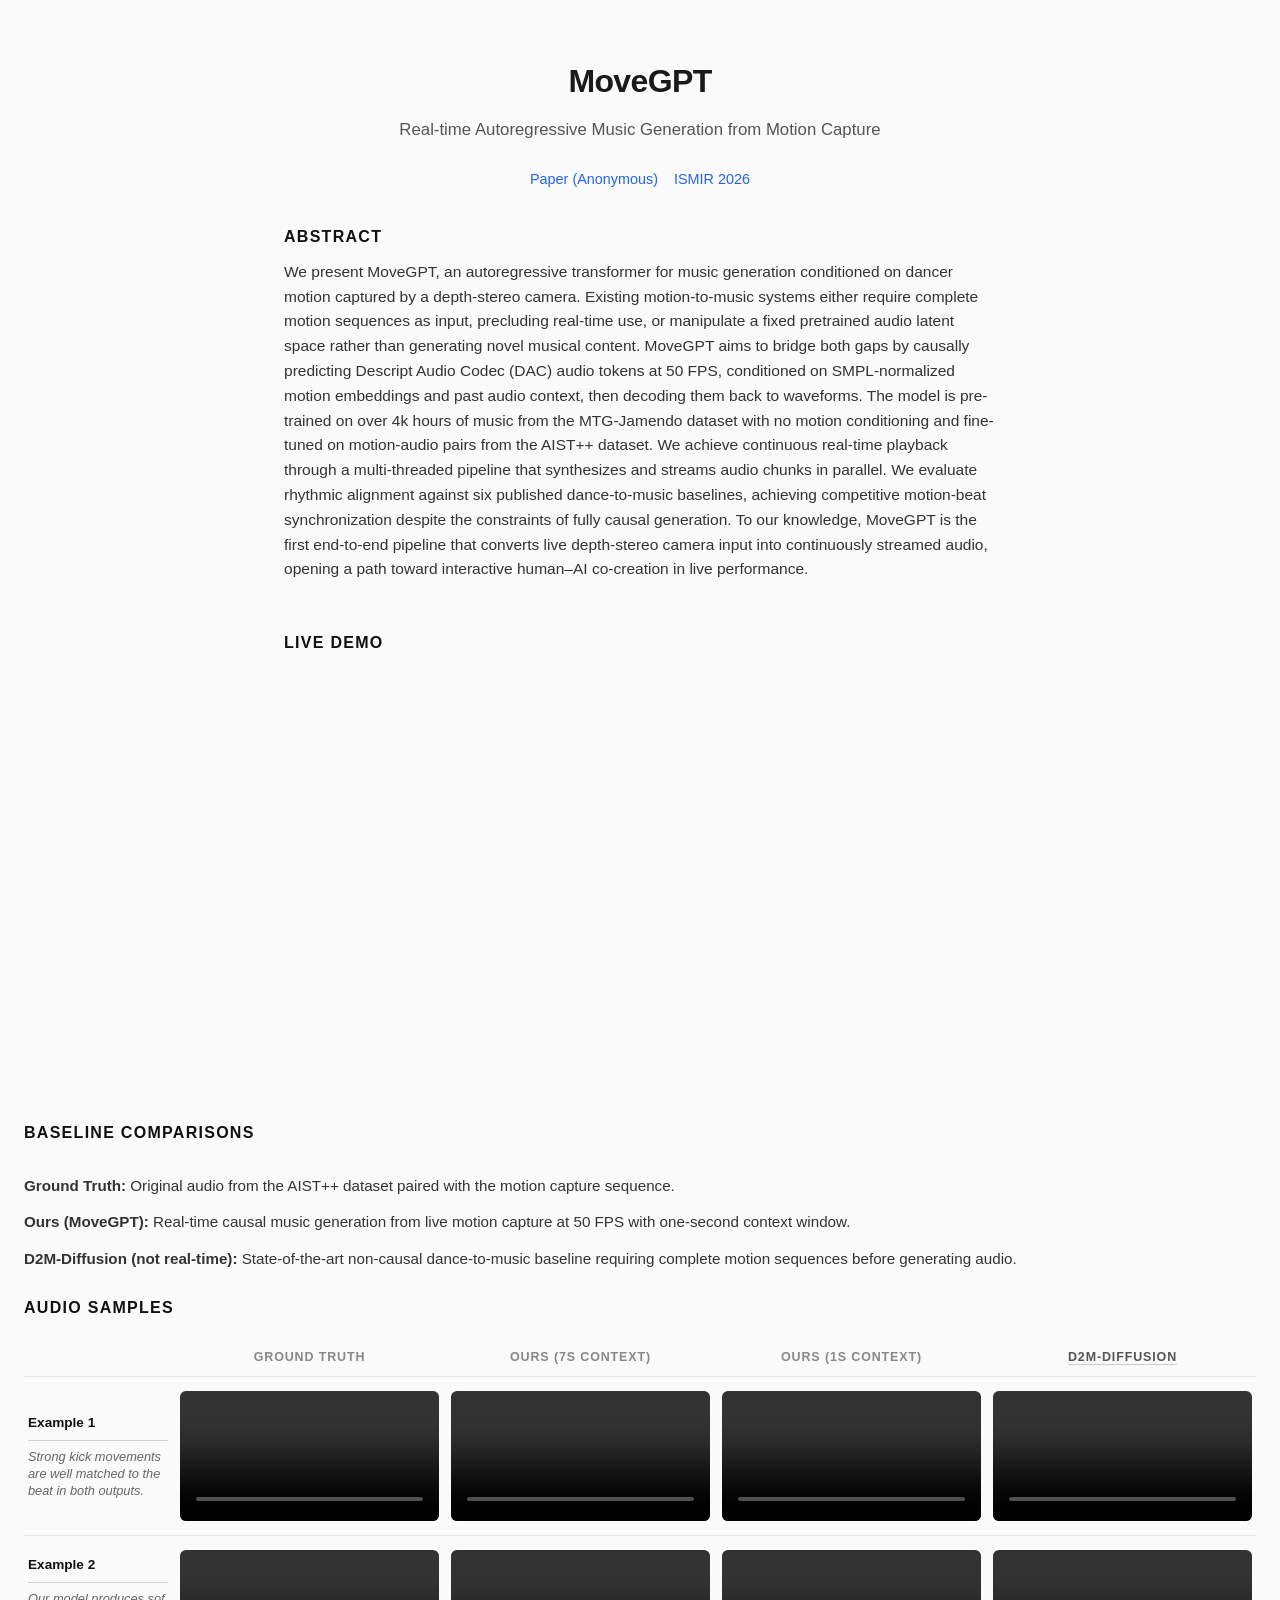
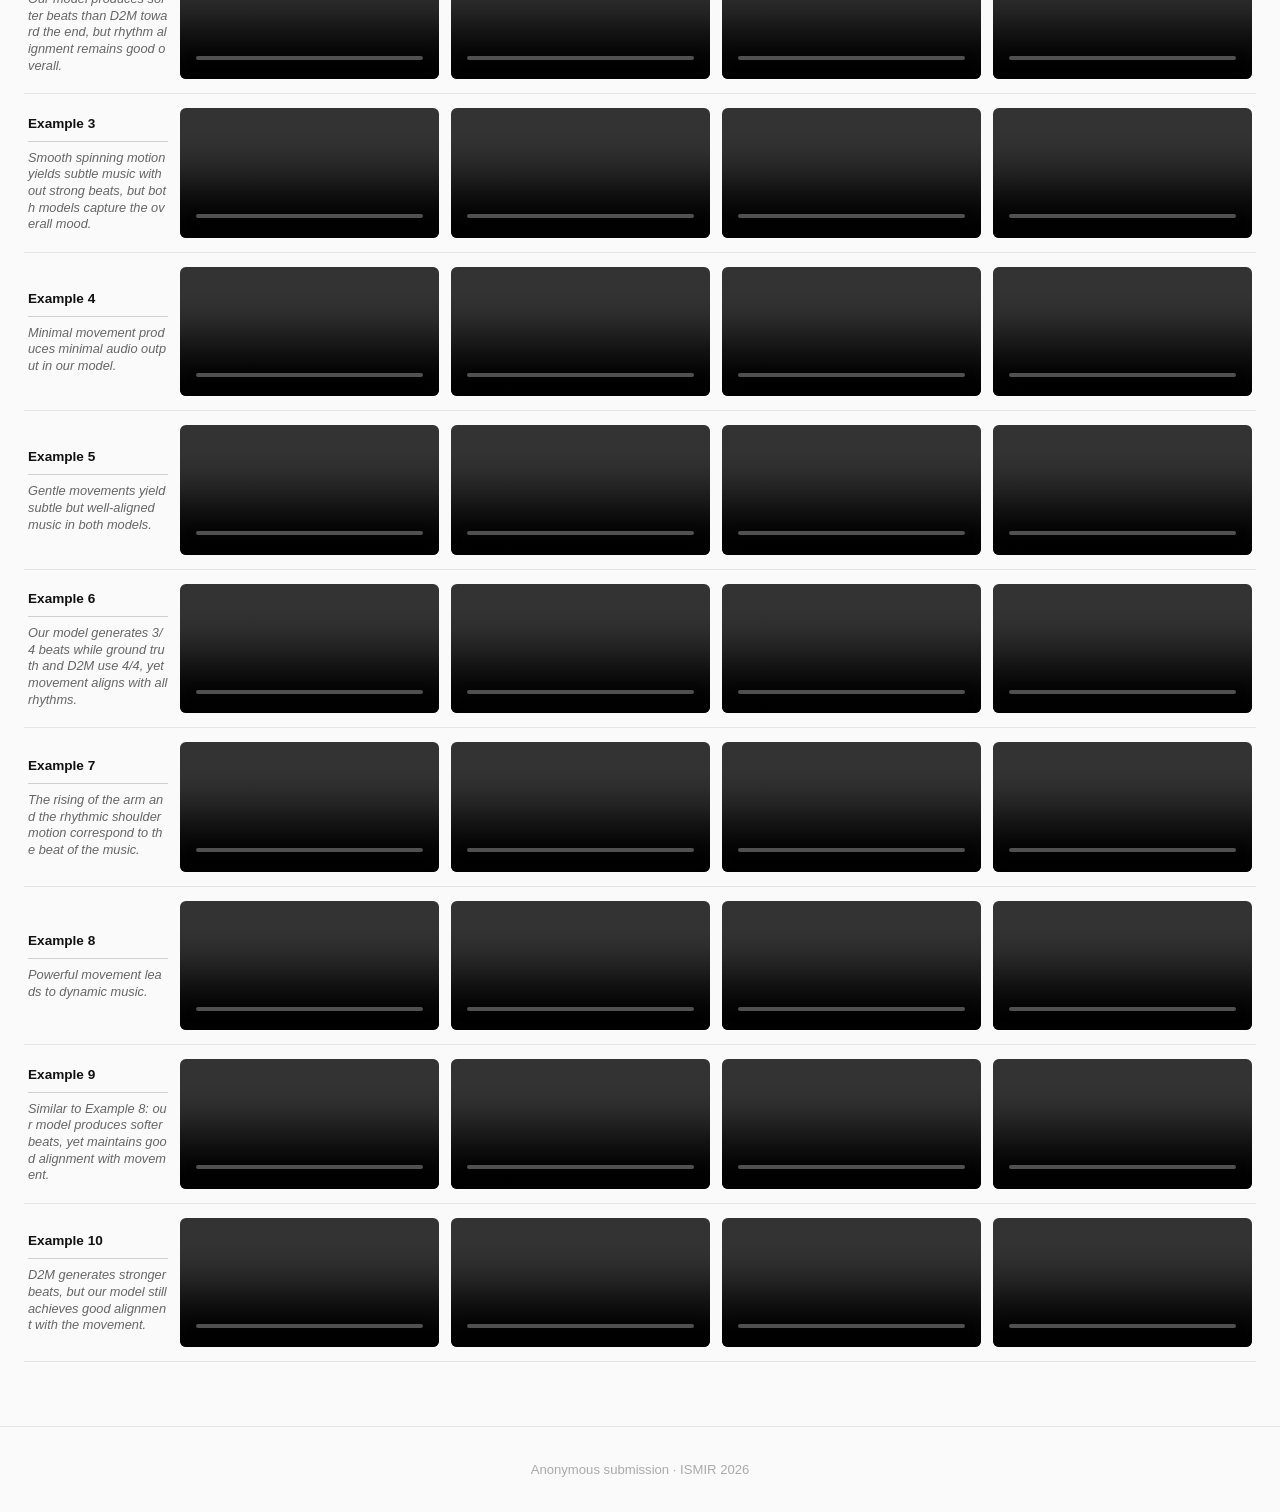
==== commit 4ce8eae1: "changed LO and MH description to the one on blog" ====
--- a/index.html
+++ b/index.html
@@ -5,6 +5,7 @@
   <meta name="viewport" content="width=device-width, initial-scale=1.0" />
   <title>MoveGPT – Demo Page</title>
   <link rel="stylesheet" href="styles.css" />
+  <meta name="google-site-verification" content="TadChBF84Act6oGxt6NO8sK_E4oesblwMxYvXgP_G_c" />
 </head>
 <body>
 
@@ -238,16 +239,16 @@
       <strong>Example 7</strong>
       <hr class="example-divider">
       <p class="example-comment">
-        Both models capture rhythm and mood well even with simple hip sways and hand movements.
-      </p>
-    </div>    <div class="cell" data-label="Ground Truth">
-      <video controls preload="metadata">
-        <source src="best_per_genre/gLO_sBM_cAll_d13_mLO2_ch02_seg001_original.mp4" type="video/mp4" />
-      </video>
-    </div>
-    <div class="cell" data-label="Ours">
-      <video controls preload="metadata">
-        <source src="best_per_genre/gLO_sBM_cAll_d13_mLO2_ch02_seg001_generated.mp4" type="video/mp4" />
+        The rising of the arm and the rhythmic shoulder motion correspond to the beat of the music.
+      </p>
+    </div>    <div class="cell" data-label="Ground Truth">
+      <video controls preload="metadata">
+        <source src="best_per_genre/gLO_sBM_cAll_d13_mLO2_ch02_seg002_original.mp4" type="video/mp4" />
+      </video>
+    </div>
+    <div class="cell" data-label="Ours">
+      <video controls preload="metadata">
+        <source src="best_per_genre/gLO_sBM_cAll_d13_mLO2_ch02_seg002_generated.mp4" type="video/mp4" />
       </video>
     </div>
     <div class="cell" data-label="Ours (1s context)">
@@ -257,7 +258,7 @@
     </div>
     <div class="cell" data-label="D2M-Diffusion">
       <video controls preload="metadata">
-        <source src="best_per_genre_d2m/gLO_sBM_cAll_d13_mLO2_ch02_seg001_d2m.mp4" type="video/mp4" />
+        <source src="best_per_genre_d2m/gLO_sBM_cAll_d13_mLO2_ch02_seg002_d2m.mp4" type="video/mp4" />
       </video>
     </div>
   </div>
@@ -268,16 +269,16 @@
       <strong>Example 8</strong>
       <hr class="example-divider">
       <p class="example-comment">
-        Our model generates softer beats than D2M, but both maintain good rhythmic alignment.
-      </p>
-    </div>    <div class="cell" data-label="Ground Truth">
-      <video controls preload="metadata">
-        <source src="best_per_genre/gMH_sBM_cAll_d22_mMH3_ch02_seg001_original.mp4" type="video/mp4" />
-      </video>
-    </div>
-    <div class="cell" data-label="Ours">
-      <video controls preload="metadata">
-        <source src="best_per_genre/gMH_sBM_cAll_d22_mMH3_ch02_seg001_generated.mp4" type="video/mp4" />
+        Powerful movement leads to dynamic music.
+      </p>
+    </div>    <div class="cell" data-label="Ground Truth">
+      <video controls preload="metadata">
+        <source src="best_per_genre/gMH_sBM_cAll_d22_mMH3_ch02_seg000_original.mp4" type="video/mp4" />
+      </video>
+    </div>
+    <div class="cell" data-label="Ours">
+      <video controls preload="metadata">
+        <source src="best_per_genre/gMH_sBM_cAll_d22_mMH3_ch02_seg000_generated.mp4" type="video/mp4" />
       </video>
     </div>
     <div class="cell" data-label="Ours (1s context)">
@@ -287,7 +288,7 @@
     </div>
     <div class="cell" data-label="D2M-Diffusion">
       <video controls preload="metadata">
-        <source src="best_per_genre_d2m/gMH_sBM_cAll_d22_mMH3_ch02_seg001_d2m.mp4" type="video/mp4" />
+        <source src="best_per_genre_d2m/gMH_sBM_cAll_d22_mMH3_ch02_seg000_d2m.mp4" type="video/mp4" />
       </video>
     </div>
   </div>
